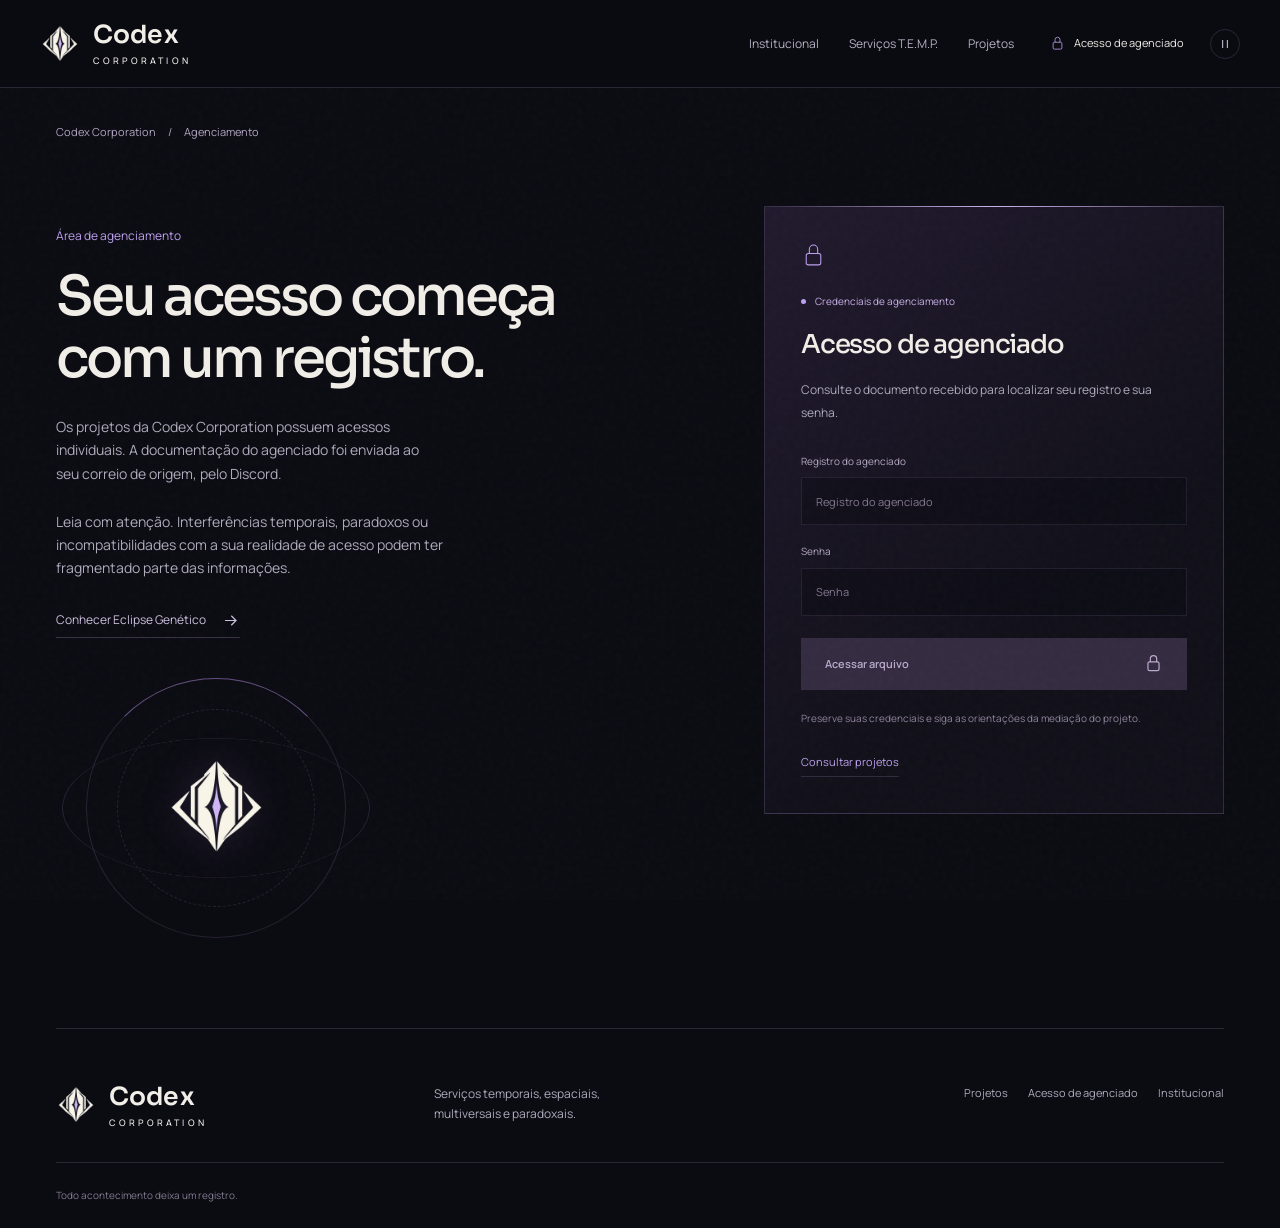
==== agenciados.html @ 644f148f "Publish approved Codex Corporation portal" ====
<!doctype html>
<html lang="pt-BR">
<head><meta charset="utf-8"><meta name="viewport" content="width=device-width, initial-scale=1, viewport-fit=cover"><meta name="theme-color" content="#0b0b12"><meta name="description" content="Orientações para o agenciamento nos projetos da Codex Corporation."><title>Acesso de agenciado — Codex Corporation</title><link rel="icon" type="image/png" href="assets/codex-icon.png"><link rel="preload" href="assets/sora.woff2" as="font" type="font/woff2" crossorigin><link rel="stylesheet" href="styles-v2.css"><link rel="stylesheet" href="mobile-v2.css?v=2"><script src="app-v2.js?v=4" defer></script></head>
<body>
  <a class="skip-link" href="#conteudo">Pular para o conteúdo</a>
  <header class="site-header"><div class="header-inner"><a class="brand" href="index.html" aria-label="Codex Corporation, início"><img src="assets/codex-mark-192.webp" alt="" width="48" height="48"><span>Codex<span class="brand-sub">Corporation</span></span></a><nav class="desktop-nav" aria-label="Navegação principal"><a href="index.html#institucional">Institucional</a><a href="index.html#atuacao">Serviços T.E.M.P.</a><a href="projetos.html">Projetos</a></nav><a aria-label="Acesso de agenciado" class="access-link" href="agenciados.html" aria-current="page"><svg viewBox="0 0 24 24" aria-hidden="true"><rect x="5" y="10" width="14" height="11" rx="2"/><path d="M8 10V6a4 4 0 0 1 8 0v4"/></svg><span class="access-full">Acesso de agenciado</span><span class="access-short" aria-hidden="true">Agenciado</span></a><button class="motion-toggle" type="button" aria-label="Pausar animações" aria-pressed="false" title="Pausar animações"><svg viewBox="0 0 20 20" aria-hidden="true"><path class="pause-glyph" d="M7 5v10M13 5v10"/><path class="play-glyph" d="m7 5 8 5-8 5Z"/></svg></button><button class="menu-toggle" type="button" aria-label="Abrir menu" aria-expanded="false" aria-controls="mobile-nav"><span></span><span></span></button></div><nav id="mobile-nav" class="mobile-nav" aria-label="Navegação móvel" hidden><a href="index.html#institucional">Institucional</a><a href="index.html#atuacao">Serviços T.E.M.P.</a><a href="projetos.html">Projetos</a><a href="agenciados.html" aria-current="page">Acesso de agenciado</a><button class="menu-motion" type="button" aria-label="Pausar animações" aria-pressed="false" title="Pausar animações"><svg viewBox="0 0 20 20" aria-hidden="true"><path class="pause-glyph" d="M7 5v10M13 5v10"/><path class="play-glyph" d="m7 5 8 5-8 5Z"/></svg><span class="motion-label">Pausar animações</span></button></nav></header>
  <main id="conteudo" class="agency-main shell">
    <nav class="breadcrumb" aria-label="Caminho da página"><a href="index.html">Codex Corporation</a><span aria-hidden="true">/</span><span aria-current="page">Agenciamento</span></nav><a class="mobile-jump" href="#acesso">Ir para registro e senha ↓</a>
    <div class="agency-layout"><div class="agency-intro"><p class="section-kicker">Área de agenciamento</p><h1>Seu acesso começa<br>com um registro.</h1><p>Os projetos da Codex Corporation possuem acessos individuais. A documentação do agenciado foi enviada ao seu correio de origem, pelo Discord.</p><p>Leia com atenção. Interferências temporais, paradoxos ou incompatibilidades com a sua realidade de acesso podem ter fragmentado parte das informações.</p><a class="text-link" href="eclipse-genetico.html">Conhecer Eclipse Genético<svg viewBox="0 0 24 24" aria-hidden="true"><path d="M5 12h14M13 6l6 6-6 6"/></svg></a><div class="agency-emblem" aria-hidden="true"><div class="agency-orbit"></div><img src="assets/codex-mark-512.webp" alt="" width="1254" height="1254"></div></div>
      <section id="acesso" class="access-panel" aria-labelledby="access-title"><svg class="access-lock" viewBox="0 0 24 24" aria-hidden="true"><rect x="5" y="10" width="14" height="11" rx="2"/><path d="M8 10V6a4 4 0 0 1 8 0v4"/></svg><p class="access-status"><span aria-hidden="true"></span>Credenciais de agenciamento</p><h2 id="access-title">Acesso de agenciado</h2><p id="access-notice">Consulte o documento recebido para localizar seu registro e sua senha.</p><div class="access-fields" aria-describedby="access-notice"><label for="agent-id">Registro do agenciado</label><input id="agent-id" autocomplete="username" autocapitalize="none" spellcheck="false" type="text" placeholder="Registro do agenciado" disabled><label for="agent-password">Senha</label><input id="agent-password" autocomplete="current-password" type="password" placeholder="Senha" disabled><button class="button access-pending" type="button" disabled>Acessar arquivo<svg viewBox="0 0 24 24" aria-hidden="true"><rect x="5" y="10" width="14" height="11" rx="2"/><path d="M8 10V6a4 4 0 0 1 8 0v4"/></svg></button></div><p class="access-footnote">Preserve suas credenciais e siga as orientações da mediação do projeto.</p><a href="projetos.html" class="back-link">Consultar projetos</a></section></div>
  </main>
  <footer class="site-footer shell"><a class="brand" href="index.html"><img src="assets/codex-mark-192.webp" alt="" width="44" height="44"><span>Codex<span class="brand-sub">Corporation</span></span></a><p>Serviços temporais, espaciais,<br>multiversais e paradoxais.</p><nav aria-label="Navegação do rodapé"><a href="projetos.html">Projetos</a><a href="agenciados.html">Acesso de agenciado</a><a href="index.html#institucional">Institucional</a></nav><span class="footer-signature">Todo acontecimento deixa um registro.</span></footer>
</body>
</html>
---- styles-v2.css ----
@font-face{font-family:Sora;src:url('assets/sora.woff2') format('woff2');font-style:normal;font-weight:100 800;font-display:swap}
@font-face{font-family:Manrope;src:url('assets/manrope.woff2') format('woff2');font-style:normal;font-weight:200 800;font-display:swap}
:root{--night:#0b0b12;--panel:#13121d;--ivory:#f1eee8;--muted:#afabbc;--violet:#bda0ef;--line:rgba(196,178,226,.17);--ease:cubic-bezier(.22,1,.36,1);color-scheme:dark;font-family:Manrope,Arial,sans-serif;color:var(--ivory);background:var(--night)}
*{box-sizing:border-box}html{scroll-behavior:smooth;scroll-padding-top:105px}body{margin:0;line-height:1.65;overflow-x:clip}body::after{content:'';position:fixed;inset:0;pointer-events:none;z-index:20;opacity:.026;background-image:url("data:image/svg+xml,%3Csvg viewBox='0 0 180 180' xmlns='http://www.w3.org/2000/svg'%3E%3Cfilter id='n'%3E%3CfeTurbulence type='fractalNoise' baseFrequency='.9' numOctaves='3' stitchTiles='stitch'/%3E%3C/filter%3E%3Cpath fill='%23fff' filter='url(%23n)' d='M0 0h180v180H0z'/%3E%3C/svg%3E")}
::selection{background:#796299;color:white}a{color:inherit;text-decoration:none}button,input{font:inherit}button,a{-webkit-tap-highlight-color:transparent}button{cursor:pointer}button:disabled{cursor:not-allowed}img{display:block;max-width:100%;height:auto}svg{display:block}h1,h2,h3,p,figure{margin:0}h1,h2,h3{font-family:Sora,Arial,sans-serif;font-weight:500;line-height:1.13;letter-spacing:-.055em}h2{font-size:clamp(29px,3.6vw,48px)}p{color:var(--muted)}a:focus-visible,button:focus-visible,summary:focus-visible{outline:2px solid var(--violet);outline-offset:7px}a,button,summary{touch-action:manipulation}[hidden]{display:none!important}.shell{width:min(1200px,calc(100% - 112px));margin-inline:auto}.section-pad{padding-block:112px}.skip-link{position:fixed;top:10px;left:16px;z-index:100;transform:translateY(-160%);padding:10px 20px;background:var(--ivory);color:var(--night)}.skip-link:focus{transform:none}
.site-header{height:88px;position:relative;z-index:30;border-bottom:1px solid var(--line);background:rgba(11,11,18,.94)}.header-inner{height:100%;width:min(1440px,calc(100% - 80px));margin:auto;display:flex;align-items:center;justify-content:space-between;gap:26px}.brand{display:inline-flex;align-items:center;gap:13px;flex-shrink:0;font-family:Sora,sans-serif;font-size:25px;font-weight:600;letter-spacing:.005em;line-height:1}.brand>img{width:40px;height:43px;object-fit:contain}.brand-sub{display:block;font-family:Manrope,sans-serif;font-size:9px;letter-spacing:.34em;text-transform:uppercase;margin-top:9px;font-weight:500}.desktop-nav{display:flex;gap:30px;align-items:center;font-size:12px;margin-left:auto}.desktop-nav a{color:#b7b1c4;position:relative;padding-block:13px}.desktop-nav a::after{content:'';position:absolute;height:1px;background:var(--violet);bottom:5px;left:0;right:100%;transition:right .3s var(--ease)}.desktop-nav a:hover::after,.desktop-nav [aria-current]::after{right:0}.desktop-nav a:hover,.desktop-nav [aria-current]{color:var(--ivory)}.access-link{font-size:11px;display:flex;align-items:center;gap:9px;margin-left:10px;white-space:nowrap}.access-link svg{width:15px;height:15px;fill:none;stroke:var(--violet);stroke-width:1.3}.access-link:hover{color:var(--violet)}.motion-toggle{display:grid;place-items:center;width:30px;height:30px;flex-shrink:0;border:1px solid var(--line);border-radius:50%;background:transparent;color:var(--muted)}.motion-toggle:hover{border-color:var(--violet);color:var(--ivory)}.motion-toggle svg{width:16px;height:16px;fill:none;stroke:currentColor;stroke-width:1.5}.play-glyph{display:none}.motion-paused .play-glyph{display:block}.motion-paused .pause-glyph{display:none}.menu-toggle{display:none;background:transparent;border:0;width:34px;height:38px;padding:7px 3px;flex-shrink:0}.menu-toggle span{display:block;height:1px;background:var(--ivory);margin:6px 0;transition:transform .25s}.menu-toggle[aria-expanded=true] span:first-child{transform:translateY(3.5px) rotate(45deg)}.menu-toggle[aria-expanded=true] span:last-child{transform:translateY(-3.5px) rotate(-45deg)}.mobile-nav{position:absolute;top:100%;left:0;right:0;background:#15131e;border-bottom:1px solid var(--line);padding:20px 30px 28px;box-shadow:0 25px 45px #0006;animation:menu-in .25s var(--ease)}.mobile-nav a{display:block;padding:12px 0;border-bottom:1px solid var(--line);font-size:14px}.mobile-nav a:last-child{color:var(--violet)}
.hero{min-height:770px;height:calc(100svh - 88px);max-height:1020px;position:relative;isolation:isolate;overflow:hidden;display:flex;justify-content:center;text-align:center;background:radial-gradient(ellipse at 50% 16%,#21172d88,transparent 58%)}.hero-copy{padding-top:300px;position:relative;z-index:2;pointer-events:none}.hero-copy a{pointer-events:auto}.hero-eyebrow{font-size:10px;letter-spacing:.26em;text-transform:uppercase;color:#c5b8d9;margin-bottom:20px}.hero h1{font-size:clamp(54px,6.5vw,90px);line-height:1.04;letter-spacing:-.065em;text-shadow:0 6px 50px #0b0b12}.hero-description{font-size:14px;line-height:1.8;margin:24px auto 30px;color:#b5aebf}.hero-actions{display:flex;justify-content:center;align-items:center;gap:32px}.hero-copy>*{animation:arrival 1.2s var(--ease) both}.hero-copy h1{animation-delay:.12s}.hero-description{animation-delay:.22s}.hero-actions{animation-delay:.32s}.temporal-scene{position:absolute;inset:0;z-index:0;--px:0px;--py:0px;transform:translate(var(--px),var(--py));transition:transform 1.5s var(--ease)}.portal-haze{position:absolute;top:-80px;left:50%;width:900px;height:670px;transform:translateX(-50%);background:radial-gradient(ellipse,#8461b82b,transparent 61%);animation:breathe 9s ease-in-out infinite}.portal-orbit{position:absolute;left:50%;top:173px;border:1px solid #b596d724;border-radius:50%;translate:-50% -50%;pointer-events:none;animation:orbit-spin 80s linear infinite}.portal-orbit::before{content:'';position:absolute;inset:-1px;border:1px solid transparent;border-top-color:#bfa0ed8a;border-radius:50%;mask-image:linear-gradient(90deg,transparent,#000)}.portal-orbit::after{content:'';position:absolute;top:13.8%;left:13.8%;width:4px;height:4px;border-radius:50%;background:#e5d4ff;box-shadow:0 0 16px 3px #b490ee88}.orbit-outer{width:700px;height:700px;opacity:.45;animation-duration:95s;border-style:dashed}.orbit-middle{width:490px;height:490px;transform:rotateX(64deg) rotateZ(-25deg);animation-name:orbit-tilt;animation-duration:65s}.orbit-inner{width:370px;height:370px;animation-direction:reverse;animation-duration:55s}.orbit-fine{width:260px;height:260px;border-style:dotted;opacity:.7;animation-duration:40s}.portal-sigil{position:absolute;top:173px;left:50%;width:173px;height:173px;translate:-50% -50%;filter:drop-shadow(0 0 30px #c6a0ef26);animation:sigil-arrive 1.6s var(--ease) both}.portal-sigil img{width:100%;height:100%;object-fit:contain}.temporal-lines{position:absolute;top:-83px;width:100%;height:540px;opacity:.46;pointer-events:none}.temporal-lines>g:first-of-type{stroke-width:.6}.timeline-flow{animation:time-flow 14s linear infinite}.scroll-cue{position:absolute;bottom:28px;left:50%;transform:translateX(-50%);display:flex;flex-direction:column;align-items:center;gap:10px;color:#a9a0b9;font-size:9px;letter-spacing:.11em}.scroll-cue>span{width:1px;height:30px;background:linear-gradient(transparent,#d8baf7);position:relative;overflow:hidden}.scroll-cue>span::after{content:'';width:1px;height:12px;background:white;position:absolute;animation:scroll-signal 2.8s ease-in-out infinite}
.button{display:inline-flex;justify-content:center;align-items:center;gap:24px;padding:15px 23px;min-height:52px;font-size:12px;font-weight:600;line-height:1.4;border:1px solid transparent;transition:background .25s,color .25s,border-color .25s,transform .3s var(--ease);position:relative;overflow:hidden}.button svg,.text-link svg{width:19px;height:19px;fill:none;stroke:currentColor;stroke-width:1.5;flex-shrink:0;transition:transform .3s var(--ease)}.button-light{color:#17121e;background:#ece7e0}.button-light:hover{background:#d7c3f4;transform:translateY(-2px)}.button:hover svg,.text-link:hover svg{transform:translateX(4px)}.button-outline{background:transparent;border-color:#73657e;color:var(--ivory)}.button-outline:hover{border-color:var(--violet);background:#bda0ef0b}.text-link{display:inline-flex;align-items:center;gap:15px;font-size:12px;line-height:1.5;color:#cec1df;border-bottom:1px solid #9a83b150;padding-block:7px;transition:color .2s,border-color .2s}.text-link:hover{color:white;border-color:var(--violet)}.section-kicker{color:var(--violet);font-size:12px;margin-bottom:20px}.section-heading{display:flex;justify-content:space-between;align-items:end;gap:40px;margin-bottom:45px}.section-heading>p{font-size:13px;line-height:1.8}.institution-section{background:#16131d;border-block:1px solid var(--line);padding-block:100px;position:relative}.institution-grid{display:grid;grid-template-columns:1.1fr 1fr;gap:80px}.institution-copy p{font-size:14px;margin-top:20px;max-width:48ch}.institution-copy .lead{font-size:21px;color:var(--ivory);line-height:1.6;margin-top:0}.dark-link{margin-top:25px}.services-section{padding-bottom:120px}.services-list details{border-top:1px solid var(--line);transition:background .3s}.services-list details:last-child{border-bottom:1px solid var(--line)}.services-list details[open]{background:linear-gradient(100deg,#b896dd09,transparent)}.services-list summary{list-style:none;cursor:pointer;display:grid;grid-template-columns:80px 1fr 1.3fr 22px;align-items:center;gap:24px;padding:26px 18px}.services-list summary::-webkit-details-marker{display:none}.service-letter{font-family:Sora,sans-serif;font-size:35px;line-height:1;color:#baa0d5;font-weight:300}.service-name{font-family:Sora,sans-serif;font-size:24px;letter-spacing:-.04em}.service-summary{font-size:12px;color:var(--muted)}.expand-icon{width:16px;height:16px;position:relative;justify-self:end}.expand-icon::before,.expand-icon::after{content:'';position:absolute;inset:7px 0 auto;height:1px;background:var(--violet);transition:transform .3s}.expand-icon::after{transform:rotate(90deg)}details[open] .expand-icon::after{transform:rotate(0)}.service-content{padding:0 50px 28px 122px;max-width:800px;animation:arrival .4s var(--ease)}.service-content p{font-size:14px;line-height:1.8}.service-content>span{display:block;font-size:10px;color:var(--violet);margin-top:16px}.project-feature{min-height:530px;position:relative;overflow:hidden;display:flex;align-items:center;padding:58px;margin-bottom:110px}.project-image{position:absolute;inset:0}.project-image::after{content:'';position:absolute;inset:0;background:linear-gradient(90deg,#0e0b19ed,transparent 95%)}.project-image img{width:100%;height:100%;object-fit:cover;transition:transform 1.2s var(--ease)}.project-feature:hover .project-image img{transform:scale(1.04)}.project-feature-copy{position:relative;width:410px}.project-feature h2{font-size:clamp(45px,5vw,68px)}.project-feature-copy>p:not(.section-kicker){font-size:14px;max-width:34ch;margin:22px 0 28px;color:#c9c1d2}.project-meta{font-size:11px;color:#d1b9ed;letter-spacing:.08em;margin-bottom:19px;display:flex;align-items:center;gap:11px}.project-feature .project-meta{font-size:10px;gap:22px}.agency-band,.campaign-access{padding-block:75px 100px;display:grid;grid-template-columns:1.1fr 1fr;gap:80px;border-top:1px solid var(--line)}.agency-band>div:last-child{align-self:center;max-width:43ch}.agency-band>div>p:not(.section-kicker),.campaign-access p:not(.section-kicker){font-size:14px;margin-bottom:24px}.campaign-access .button{align-self:center;justify-self:end}.site-footer{border-top:1px solid var(--line);padding-block:55px 25px;display:grid;grid-template-columns:1fr 1fr 1.2fr;gap:35px}.site-footer>p{font-size:12px}.site-footer nav{display:flex;flex-wrap:wrap;align-content:start;justify-content:end;gap:20px;font-size:11px;color:var(--muted)}.site-footer nav a:hover{color:var(--ivory)}.footer-signature{border-top:1px solid var(--line);padding-top:24px;grid-column:1/-1;font-size:10px;color:#827b90}
.catalog-main{padding-top:65px}.catalog-heading{display:flex;justify-content:space-between;align-items:end;gap:50px;padding-bottom:44px;animation:arrival .9s var(--ease)}.catalog-heading h1{font-size:clamp(48px,6.5vw,84px)}.catalog-heading .section-kicker{margin-bottom:12px}.catalog-heading>p{font-size:13px;padding-bottom:7px}.archive-feature{position:relative;min-height:610px;overflow:hidden;background:#151021;isolation:isolate;animation:arrival 1.2s .12s var(--ease) both}.archive-art{position:absolute;inset:0;overflow:hidden}.archive-art img{height:100%;width:100%;object-fit:cover;object-position:50% 48%;animation:landscape-drift 28s ease-in-out infinite alternate}.archive-art::after{content:'';position:absolute;inset:0;background:linear-gradient(90deg,#0b0712d9,transparent 76%),linear-gradient(0deg,#100c1cdb,transparent 65%)}.aurora-light{position:absolute;inset:0;background:linear-gradient(115deg,transparent 25%,#c7a5ff13 40%,#89adff10 50%,transparent 65%);background-size:250% 100%;animation:aurora-drift 16s ease-in-out infinite;pointer-events:none;mix-blend-mode:screen}.archive-caption{position:relative;min-height:610px;padding:60px;display:flex;align-items:end;justify-content:space-between;gap:40px}.archive-content h2{font-size:clamp(60px,7vw,96px);line-height:1;letter-spacing:-.07em}.archive-content>p:not(.project-meta){color:#cbc5d8;font-size:14px;line-height:1.8;margin:23px 0 28px}.signal-dot{width:5px;height:5px;display:inline-block;background:#caaff0;border-radius:50%;box-shadow:0 0 13px #bd87ed;flex-shrink:0}.archive-note{text-align:right;color:#d7cbdf;font-size:10px;line-height:1.7}.project-stroke{display:block;width:36px;height:1px;background:#c0a8dd;margin:18px 0 0 auto}.catalog-note{display:flex;align-items:center;gap:20px;margin-block:30px 85px;padding-block:26px;border-block:1px solid var(--line)}.catalog-note>svg{width:18px;height:18px;stroke:var(--violet);fill:none;stroke-width:1;flex-shrink:0}.catalog-note p{font-size:12px;max-width:60ch}.catalog-note .text-link{margin-left:auto;flex-shrink:0}
.campaign-hero{height:calc(100svh - 88px);min-height:660px;max-height:980px;position:relative;overflow:hidden;background:#161126}.campaign-cover{width:100%;height:100%;position:absolute;object-fit:cover;object-position:center;animation:landscape-drift 30s ease-in-out infinite alternate}.campaign-hero::after{content:'';position:absolute;inset:0;background:linear-gradient(90deg,#0b0917c7,transparent 90%),linear-gradient(0deg,#0b0b12,transparent 65%);pointer-events:none}.campaign-overlay{position:relative;z-index:2;height:100%;display:flex;flex-direction:column;justify-content:end;padding-block:45px 80px}.breadcrumb{display:flex;align-items:center;gap:12px;font-size:11px;color:#b3a6c2;flex-wrap:wrap}.breadcrumb a:hover{color:white}.campaign-overlay>p{color:#dbc6f3;font-size:11px;margin-bottom:24px}.campaign-overlay h1{font-size:clamp(68px,9vw,130px);line-height:1;letter-spacing:-.065em;text-shadow:0 5px 50px #0006;animation:arrival 1.1s var(--ease)}.campaign-tags{display:flex;gap:25px;margin-top:28px;font-size:11px;color:#d0c9dc}.campaign-tags>span+span::before{content:'·';display:inline-block;margin-right:25px;color:#b7a0d0}.synopsis-layout{display:grid;grid-template-columns:250px 1fr;gap:100px;align-items:start}.project-aside{position:sticky;top:35px}.project-aside>img{width:160px;height:160px;object-fit:cover;margin-bottom:35px}.project-aside dl{margin:0 0 25px}.project-aside dl>div{padding-block:14px;border-bottom:1px solid var(--line)}dt{font-size:10px;color:#90869f}dd{margin:4px 0 0;font-size:13px}.project-aside .button{font-size:10px;padding:12px}.synopsis-copy{max-width:70ch}.synopsis-copy h2{font-size:clamp(30px,3.2vw,43px);line-height:1.2;margin-bottom:38px}.synopsis-copy #synopsis-text p{font-size:15px;line-height:1.95;margin-bottom:23px;color:#bdb6c8}.synopsis-copy #synopsis-text p:first-child{font-size:20px;color:var(--ivory);line-height:1.75}.synopsis-copy #synopsis-text p:last-child{color:var(--ivory);font-family:Sora,sans-serif;font-size:22px;margin-top:30px}.synopsis-actions{display:flex;gap:24px;align-items:center;flex-wrap:wrap;border-top:1px solid var(--line);padding-top:28px;margin-top:38px}.copy-status{font-size:12px;color:var(--violet);flex-basis:100%}
.agency-main{padding-block:35px 90px}.agency-layout{display:grid;grid-template-columns:1fr 460px;gap:100px;padding-top:65px;align-items:start}.agency-intro{padding-top:20px}.agency-intro h1{font-size:clamp(38px,4.3vw,60px)}.agency-intro>p:not(.section-kicker){font-size:14px;max-width:43ch;margin-block:25px}.agency-emblem{width:260px;height:260px;margin:40px 0 0 30px;display:grid;place-items:center;position:relative}.agency-emblem img{width:105px;height:105px;object-fit:contain;filter:drop-shadow(0 0 20px #bd8fe92b)}.agency-orbit{position:absolute;inset:0;border:1px solid #b69bd829;border-radius:50%;border-top-color:#ae8adf8a;animation:orbit-spin 60s linear infinite}.agency-orbit::before,.agency-orbit::after{content:'';position:absolute;inset:30px;border:1px dashed #b69bd829;border-radius:50%}.agency-orbit::after{inset:-25px;transform:rotateX(63deg);border-style:solid}.access-panel{background:linear-gradient(140deg,#211a2e,#111019 65%);border:1px solid #a98fca36;padding:36px;position:relative;animation:arrival 1s var(--ease)}.access-panel::before{content:'';position:absolute;height:1px;top:-1px;left:0;right:0;background:linear-gradient(90deg,transparent,#ccb2ed,transparent)}.access-lock{width:25px;height:25px;fill:none;stroke:var(--violet);stroke-width:1;margin-bottom:25px}.access-panel h2{font-size:26px;letter-spacing:-.045em;margin-block:20px}.access-status{display:flex;gap:9px;align-items:center;font-size:10px;color:#c9b1e7}.access-status>span{width:5px;height:5px;border-radius:50%;background:var(--violet)}.access-panel #access-notice{font-size:12px;line-height:1.9;margin-top:20px}.access-fields{display:flex;flex-direction:column;margin-top:28px}.access-fields label{font-size:10px;color:#b5a9c4;margin-bottom:8px}.access-fields input{border:1px solid #b49aca20;background:#09080f66;width:100%;height:48px;padding:12px 14px;color:var(--muted);font-size:11px;margin-bottom:18px;border-radius:0;opacity:1}.access-fields input::placeholder{color:#82788f;opacity:1}.access-pending{width:100%;background:#342b41;color:#baabcc;margin-top:4px;justify-content:space-between;font-size:11px}.access-footnote{font-size:10px;line-height:1.8;margin:19px 0 20px;color:#8f849f}.back-link{display:inline-block;font-size:11px;color:var(--violet);border-bottom:1px solid var(--line);padding-block:5px}
@keyframes arrival{from{opacity:0;transform:translateY(16px)}to{opacity:1;transform:translateY(0)}}@keyframes sigil-arrive{from{opacity:0;scale:.88;filter:blur(10px)}to{opacity:1;scale:1;filter:drop-shadow(0 0 30px #c6a0ef26)}}@keyframes orbit-spin{to{rotate:360deg}}@keyframes orbit-tilt{from{transform:rotateX(64deg) rotateZ(-25deg)}to{transform:rotateX(64deg) rotateZ(335deg)}}@keyframes time-flow{to{stroke-dashoffset:-1444}}@keyframes breathe{50%{opacity:.4;scale:1.13}}@keyframes scroll-signal{from{top:-12px}to{top:40px}}@keyframes landscape-drift{from{transform:scale(1.01) translateX(0)}to{transform:scale(1.075) translateX(-.6%)}}@keyframes aurora-drift{0%,100%{background-position:100% 0;opacity:.25}50%{background-position:0 0;opacity:.85}}@keyframes menu-in{from{opacity:0;transform:translateY(-10px)}to{opacity:1;transform:none}}
.motion-paused *,.motion-paused *::before,.motion-paused *::after{animation-play-state:paused!important}.motion-paused .temporal-scene{transform:none!important}.motion-paused .hero-copy>*,.motion-paused .portal-sigil,.motion-paused .catalog-heading,.motion-paused .archive-feature,.motion-paused .campaign-overlay h1,.motion-paused .access-panel{animation:none!important;opacity:1;transform:none}.motion-paused{scroll-behavior:auto}
@view-transition{navigation:auto}::view-transition-old(root){animation:page-out .18s ease both}::view-transition-new(root){animation:page-in .35s var(--ease) both}@keyframes page-out{to{opacity:0;filter:blur(3px)}}@keyframes page-in{from{opacity:0;filter:blur(3px)}to{opacity:1;filter:none}}
@media(min-width:1500px){.hero-copy{padding-top:340px}.portal-orbit,.portal-sigil{top:200px}.hero{min-height:850px}.hero h1{font-size:98px}}
@media(max-width:1100px){.shell{width:calc(100% - 72px)}.desktop-nav{gap:20px}.header-inner{width:calc(100% - 48px);gap:20px}.desktop-nav a{font-size:11px}.access-link{font-size:10px}.institution-grid,.agency-band,.campaign-access{gap:50px}.synopsis-layout{gap:65px;grid-template-columns:200px 1fr}.agency-layout{grid-template-columns:1fr 410px;gap:45px}.site-footer nav{gap:16px}.archive-caption{padding:45px}.archive-feature,.archive-caption{min-height:570px}}
@media(max-width:900px) and (min-width:801px){.access-link{font-size:0;gap:0;margin-left:0}.desktop-nav{gap:18px}}
@media(max-width:800px){.shell{width:calc(100% - 48px)}.site-header{height:76px}.header-inner{width:calc(100% - 40px);gap:18px}.brand{font-size:22px;gap:10px}.brand>img{width:33px;height:36px}.brand-sub{font-size:8px;letter-spacing:.3em;margin-top:7px}.desktop-nav{display:none}.menu-toggle{display:block}.access-link{margin-left:auto;font-size:10px}.motion-toggle{width:28px;height:28px}.hero{height:calc(100svh - 76px);min-height:750px;max-height:850px}.hero-copy{padding-top:290px}.hero h1{font-size:66px}.portal-orbit,.portal-sigil{top:170px}.section-pad{padding-block:80px}.institution-section{padding-block:75px}.institution-grid,.agency-band,.campaign-access{grid-template-columns:1fr;gap:35px}.institution-copy{max-width:55ch}.institution-copy p{max-width:none}.section-heading{gap:30px}.services-list summary{grid-template-columns:45px 1fr 1fr 15px;gap:15px;padding:23px 8px}.service-letter{font-size:27px}.service-name{font-size:20px}.service-summary{font-size:11px}.service-content{padding-left:68px;padding-right:35px}.project-feature{padding:42px;min-height:490px;margin-bottom:75px}.agency-band,.campaign-access{padding-block:55px 70px}.campaign-access .button{justify-self:start}.site-footer{grid-template-columns:1fr 1fr}.site-footer nav{grid-column:1/-1;justify-content:start;gap:30px}.catalog-main{padding-top:45px}.catalog-heading{align-items:start;gap:24px;padding-bottom:30px}.catalog-heading h1{font-size:58px}.catalog-heading>p{font-size:12px;padding-top:39px}.archive-feature,.archive-caption{min-height:590px}.archive-caption{padding:35px}.archive-content h2{font-size:70px}.archive-art img{object-position:57% center}.archive-note{font-size:9px}.catalog-note{flex-wrap:wrap;gap:15px;margin-bottom:60px}.catalog-note p{flex:1;font-size:11px}.catalog-note .text-link{margin-left:33px}.campaign-hero{height:calc(100svh - 76px);min-height:660px}.campaign-overlay h1{font-size:100px}.synopsis-layout{grid-template-columns:150px 1fr;gap:35px}.project-aside>img{width:125px;height:125px}.synopsis-copy h2{font-size:28px}.synopsis-copy #synopsis-text p{font-size:14px}.synopsis-copy #synopsis-text p:first-child{font-size:17px}.project-aside .button{font-size:9px;gap:8px}.agency-layout{grid-template-columns:1fr;gap:30px;padding-top:40px}.agency-intro h1{font-size:48px}.agency-intro>p:not(.section-kicker){max-width:55ch}.agency-emblem{display:none}.access-panel{max-width:550px;width:100%;justify-self:center;margin-top:15px}.agency-main{padding-bottom:60px}}
@media(max-width:500px){.shell{width:calc(100% - 40px)}.header-inner{width:calc(100% - 32px);gap:13px}.access-link{font-size:0;gap:0}.access-link svg{width:16px;height:16px}.brand{font-size:20px}.brand>img{width:29px;height:32px}.brand-sub{font-size:7px}.hero{min-height:700px;max-height:800px}.hero-copy{padding-top:264px}.hero h1{font-size:clamp(45px,12vw,60px)}.hero-eyebrow{font-size:9px;margin-bottom:18px}.hero-description{font-size:12px;margin-block:22px 26px;max-width:36ch}.hero-description br{display:none}.hero-actions{gap:18px;flex-direction:column}.button{min-height:48px;font-size:11px;padding:13px 20px;gap:25px}.hero-actions .text-link{font-size:10px}.portal-orbit,.portal-sigil{top:150px}.portal-sigil{width:135px;height:135px}.orbit-outer{width:510px;height:510px}.orbit-middle{width:390px;height:390px}.orbit-inner{width:300px;height:300px}.orbit-fine{width:205px;height:205px}.temporal-lines{top:-50px;height:430px;width:200%;left:-50%}.portal-haze{width:650px;height:500px}.scroll-cue{bottom:23px;font-size:8px;gap:7px}.section-pad{padding-block:65px}.section-kicker{font-size:11px;margin-bottom:15px}h2{font-size:30px}.institution-section{padding-block:60px}.institution-grid{gap:30px}.institution-copy .lead{font-size:18px}.institution-copy p{font-size:13px}.section-heading{display:block;margin-bottom:30px}.section-heading>p{font-size:12px;margin-top:20px}.services-list summary{grid-template-columns:32px 1fr 16px;padding:22px 3px;gap:12px}.service-summary{display:none}.service-name{font-size:21px}.service-letter{font-size:25px}.service-content{padding:0 25px 25px 47px}.service-content p{font-size:12px}.project-feature{min-height:490px;padding:30px 25px;align-items:end}.project-image img{object-position:60% center}.project-image::after{background:linear-gradient(0deg,#0e0b19eb,transparent 100%)}.project-feature h2{font-size:50px}.project-feature-copy>p:not(.section-kicker){font-size:12px}.project-meta{font-size:9px}.agency-band,.campaign-access{gap:25px}.agency-band>div>p:not(.section-kicker){font-size:13px}.site-footer{grid-template-columns:1fr;padding-top:40px;gap:25px}.site-footer>p{font-size:11px}.site-footer nav{gap:20px;flex-wrap:wrap;font-size:10px}.footer-signature{font-size:9px}.catalog-heading{display:block}.catalog-heading h1{font-size:53px}.catalog-heading>p{font-size:12px;padding-top:18px}.catalog-main{padding-top:34px}.catalog-heading .section-kicker{font-size:10px}.archive-feature,.archive-caption{min-height:570px}.archive-caption{padding:28px 24px}.archive-content h2{font-size:61px}.archive-art img{object-position:58% center}.archive-art::after{background:linear-gradient(0deg,#0b0712ee,transparent 100%)}.archive-content>p:not(.project-meta){font-size:12px}.archive-note{display:none}.catalog-note .text-link{font-size:11px;margin-left:0}.catalog-note>svg{display:none}.catalog-note p{flex-basis:100%}.campaign-hero{min-height:630px}.campaign-overlay h1{font-size:76px}.campaign-cover{object-position:60% center}.campaign-overlay{padding-top:23px}.campaign-tags{gap:13px;font-size:10px}.campaign-tags>span+span::before{margin-right:13px}.campaign-overlay>p{font-size:9px}.synopsis-layout{display:flex;flex-direction:column;gap:45px}.project-aside{position:static;display:grid;grid-template-columns:90px 1fr;gap:22px;width:100%;border-bottom:1px solid var(--line);padding-bottom:28px}.project-aside>img{width:90px;height:90px;margin:0}.project-aside dl{margin:0;display:grid;grid-template-columns:1fr 1fr;gap:15px}.project-aside dl>div{padding:0;border:0}.project-aside dl>div:first-child{grid-column:1/-1}.project-aside .button{grid-column:1/-1;justify-self:start;font-size:10px;gap:20px}.project-aside dd{font-size:11px}.project-aside dt{font-size:9px}.synopsis-copy h2{font-size:29px}.synopsis-actions{gap:20px}.synopsis-actions .text-link{font-size:11px}.agency-main{padding-top:25px}.agency-layout{padding-top:25px}.agency-intro h1{font-size:38px}.agency-intro>p:not(.section-kicker){font-size:12px}.access-panel{padding:28px 22px}.access-panel h2{font-size:25px}.access-fields input{font-size:10px}}
@media(prefers-reduced-motion:reduce){html{scroll-behavior:auto}*,*::before,*::after{animation:none!important;transition:none!important}.temporal-scene{transform:none!important}::view-transition-old(root),::view-transition-new(root){animation:none!important}}
---- mobile-v2.css ----
/* Dedicated reading-first layout. Desktop remains in styles-v2.css. */
.access-short,.menu-motion,.campaign-intro,.campaign-links,.phone-copy,.mobile-jump{display:none}
.campaign-visual{position:absolute;inset:0;overflow:hidden}
main,section,article,.hero-copy,.archive-content,.agency-intro,.synopsis-copy{min-width:0}
.document-hidden *,.document-hidden *::before,.document-hidden *::after,.scene-offscreen .temporal-scene *{animation-play-state:paused!important}

@media(max-width:960px){
  html{scroll-padding-top:84px;-webkit-text-size-adjust:100%;text-size-adjust:100%}
  body{overflow-wrap:break-word}
  body::after{display:none}
  .shell{width:min(680px,calc(100% - 40px))}
  .site-header{position:sticky;top:0;height:calc(64px + env(safe-area-inset-top));padding-top:env(safe-area-inset-top);background:var(--night);border-bottom:1px solid var(--line)}
  .header-inner{width:calc(100% - 32px);gap:10px}
  .header-inner>.brand{margin-right:auto;gap:8px;font-size:20px}
  .header-inner>.brand>img{width:29px;height:32px}
  .header-inner .brand-sub{font-size:7px;letter-spacing:.27em;margin-top:7px}
  .desktop-nav,.header-inner>.motion-toggle,.access-full,.access-link>svg{display:none}
  .access-short{display:inline}
  .access-link{display:inline-flex;justify-content:center;align-items:center;flex-shrink:0;width:auto;height:40px;min-height:44px;min-width:0;margin:0;padding:0 12px;border:1px solid #8b70a452;border-radius:4px;font-size:13px;line-height:1;gap:0;color:#e2d7f0}
  .menu-toggle{display:block;flex-shrink:0;width:44px;min-width:44px;height:44px;padding:10px;margin:0}
  .menu-toggle span{margin:6px 0}
  .mobile-nav{max-height:calc(100dvh - 64px - env(safe-area-inset-top));overflow:auto;overscroll-behavior:contain;padding:12px 22px max(18px,env(safe-area-inset-bottom));background:#14111c;box-shadow:0 18px 30px #0006}
  .mobile-nav a{font-size:16px;line-height:1.5;min-height:54px;padding:15px 2px}
  .menu-motion{width:100%;display:flex;align-items:center;gap:14px;padding:14px 2px;min-height:52px;background:transparent;border:0;color:var(--muted);text-align:left;font-size:14px;line-height:1.5}
  .menu-motion svg{width:18px;height:18px;stroke:currentColor;stroke-width:1.5;fill:none;flex-shrink:0}
  .text-link,.back-link{min-height:44px;align-items:center;font-size:14px}
  .back-link{display:inline-flex}
  .button{min-height:48px;font-size:14px;padding:13px 18px;line-height:1.5}
  .institution-grid,.agency-band,.campaign-access{grid-template-columns:1fr;gap:24px}
  .institution-copy p,.agency-band>div>p:not(.section-kicker),.campaign-access p:not(.section-kicker){font-size:16px;line-height:1.8}
  .section-kicker{font-size:12px;line-height:1.6;margin-bottom:12px}
  .section-pad{padding-block:44px}
  .section-heading{gap:24px;margin-bottom:28px}
  .section-heading>p{font-size:14px;line-height:1.7}
  .campaign-hero{height:auto;min-height:0;max-height:none;display:flex;flex-direction:column;background:var(--night);overflow:hidden}
  .campaign-hero::after{display:none}
  .campaign-visual{position:relative;inset:auto;aspect-ratio:2.2;flex-shrink:0}
  .campaign-visual::after{content:'';position:absolute;inset:50% 0 0;background:linear-gradient(transparent,var(--night));pointer-events:none}
  .campaign-cover{inset:0;width:100%;height:100%;object-fit:cover;object-position:center;animation-duration:45s}
  .campaign-overlay{height:auto;padding:0 0 28px;margin-top:-8px;display:block}
  .campaign-overlay>p:not(.campaign-intro){font-size:12px;line-height:1.6;color:#bba8d0;margin:0 0 10px}
  .campaign-overlay h1{font-size:46px;line-height:1.04;letter-spacing:-.05em;margin:0;animation:none}
  .campaign-tags{font-size:12px;line-height:1.7;gap:12px;flex-wrap:wrap;margin-top:16px;color:#b9afc7}
  .campaign-tags>span+span::before{margin-right:12px}
  .campaign-overlay>.campaign-intro{display:block;font-size:16px;line-height:1.75;color:#c6bdcf;margin:18px 0 0}
  .campaign-links{display:grid;grid-template-columns:1fr 1fr;gap:10px;margin-top:22px}
  .campaign-links .button{width:100%;justify-content:center;gap:0;font-size:14px;min-height:46px}
  .synopsis-layout{display:block;padding-block:30px 40px;border-top:1px solid var(--line)}
  .project-aside{display:none}
  .synopsis-copy{display:flex;flex-direction:column;width:100%;max-width:70ch;margin:auto}
  .synopsis-copy>.section-kicker,.synopsis-copy .desktop-copy{display:none}
  .phone-copy{display:inline}
  .synopsis-copy h2{font-size:27px;letter-spacing:-.035em;line-height:1.2;margin-bottom:18px;order:0}
  .synopsis-actions{display:flex;flex-wrap:wrap;align-items:stretch;gap:10px;margin:0 0 28px;padding:0;border:0;order:1}
  .synopsis-actions>.button,.synopsis-actions>.text-link{flex:1;min-height:44px;justify-content:center;padding:10px 12px;font-size:13px;line-height:1.5;gap:8px;border:1px solid #675675;background:#17121f;color:#e1d6ed;border-radius:4px}
  .synopsis-actions .button svg{width:16px;height:16px}
  .synopsis-actions .copy-status{flex-basis:100%;font-size:13px;line-height:1.6;color:var(--violet)}
  .copy-status:empty{display:none}
  #synopsis-text{order:2}
  .synopsis-copy #synopsis-text p{font-size:16px;line-height:1.85;color:#c5bfce;margin-bottom:24px}
  .synopsis-copy #synopsis-text p:first-child{font-size:18px;line-height:1.75;color:var(--ivory)}
  .synopsis-copy #synopsis-text p:last-child{font-size:20px;margin-top:28px}
  .agency-main{padding-block:20px 40px}
  .breadcrumb{font-size:12px;gap:8px;line-height:1.7}
  .breadcrumb a{display:inline-flex;align-items:center;min-height:36px}
  .agency-layout{display:flex;flex-direction:column;padding-top:24px;gap:0}
  .agency-intro{display:contents}
  .agency-intro>.section-kicker{order:0;margin:0 0 10px}
  .agency-intro>h1{order:1;font-size:clamp(32px,5vw,46px);line-height:1.13;letter-spacing:-.05em;margin:0 0 24px}
  .agency-intro>p:not(.section-kicker){order:3;font-size:15px;line-height:1.85;margin:0 0 20px;max-width:none}
  .agency-intro>.text-link{order:4;align-self:start;font-size:14px}
  .agency-emblem{display:none}
  .access-panel{order:2;width:100%;max-width:620px;margin:0 auto 28px;padding:26px;scroll-margin-top:0;border-radius:8px}
  .access-lock{width:22px;height:22px;margin-bottom:18px}
  .access-status{font-size:12px;line-height:1.6}
  .access-panel h2{font-size:26px;line-height:1.2;letter-spacing:-.04em;margin-block:16px}
  .access-panel #access-notice{font-size:15px;line-height:1.75;margin-top:16px}
  .access-fields{margin-top:24px}
  .access-fields label{font-size:13px;margin-bottom:8px}
  .access-fields input{font-size:16px;height:52px;min-height:52px;padding:13px;margin-bottom:18px;border-radius:4px}
  .access-fields input::placeholder{color:#b2a6c2}
  .access-pending{font-size:14px;min-height:50px;gap:10px;border-radius:4px}
  .access-footnote{font-size:12px;line-height:1.8;color:#aea1bf;margin-block:18px}
  .back-link{font-size:13px}
  .campaign-access,.agency-band{padding-block:38px 44px}
  .campaign-access .button{justify-self:start}
  .site-footer{padding-block:30px max(22px,env(safe-area-inset-bottom));gap:22px}
  .site-footer>p{font-size:13px;line-height:1.7}
  .site-footer nav{font-size:13px;gap:18px}
  .site-footer nav a{min-height:44px;display:inline-flex;align-items:center}
  .footer-signature{font-size:11px;line-height:1.7}
}

@media(max-width:640px){
  .shell{width:calc(100% - 40px)}
  .header-inner{width:calc(100% - 28px);gap:8px}
  .header-inner>.brand{font-size:19px}
  .header-inner>.brand>img{width:27px;height:30px}
  .access-link{font-size:12px;padding-inline:10px}
  .hero{height:auto;min-height:0;max-height:none}
  .hero-copy{padding-top:170px;padding-bottom:30px}
  .hero-eyebrow{font-size:11px;letter-spacing:.18em;margin-bottom:14px}
  .hero h1{font-size:clamp(36px,10.5vw,54px);line-height:1.08;letter-spacing:-.05em}
  .hero-description{font-size:15px;line-height:1.7;margin:18px auto 22px;max-width:34ch;color:#c6bdcf}
  .hero-description br{display:none}
  .hero-actions{flex-direction:column;align-items:stretch;gap:8px;max-width:360px;margin:auto}
  .hero-actions .button{min-height:48px;font-size:14px;padding:12px 18px}
  .hero-actions .text-link{justify-content:center;font-size:13px;min-height:44px}
  .hero .scroll-cue{display:none}
  .portal-sigil,.portal-orbit{top:87px}
  .portal-sigil{width:104px;height:104px}
  .orbit-fine,.orbit-outer{display:none}
  .orbit-inner{width:214px;height:214px}
  .orbit-middle{width:300px;height:300px}
  .portal-haze{top:-100px;width:540px;height:380px}
  .temporal-lines{width:150%;left:-25%;top:-84px;height:330px;opacity:.3}
  h2{font-size:clamp(27px,7.6vw,36px);line-height:1.18}
  .institution-section{padding-block:40px}
  .institution-grid{gap:24px}
  .institution-copy .lead{font-size:18px;line-height:1.65}
  .institution-copy p{font-size:15.5px;line-height:1.8;margin-top:18px;max-width:none}
  .section-heading{display:block;margin-bottom:24px}
  .section-heading>p{font-size:14px;line-height:1.7;margin-top:16px}
  .desktop-break{display:none}
  .dark-link{margin-top:18px}
  .services-list summary{grid-template-columns:30px minmax(0,1fr) 18px;gap:12px;padding:22px 4px;min-height:70px}
  .service-summary{display:none}
  .service-name{font-size:22px;letter-spacing:-.04em}
  .service-letter{font-size:26px}
  .service-content{padding:0 12px 24px 46px}
  .service-content p{font-size:15px;line-height:1.8}
  .service-content>span{font-size:12px;line-height:1.6}
  .project-feature,.archive-feature{display:flex;flex-direction:column;align-items:stretch;min-height:0;padding:0;background:#15111d;border:1px solid var(--line);border-radius:8px;overflow:hidden}
  .project-feature{margin-bottom:40px}
  .project-image,.archive-art{position:relative;inset:auto;display:block;width:100%;aspect-ratio:16/9;overflow:hidden}
  .project-image img,.archive-art img{width:100%;height:100%;object-fit:cover;object-position:center}
  .project-image::after,.archive-art::after{background:linear-gradient(0deg,#15111d,transparent 35%)}
  .project-feature-copy,.archive-caption{width:100%;min-height:0;padding:20px;display:block}
  .project-feature h2,.archive-content h2{font-size:36px;line-height:1.08;letter-spacing:-.045em}
  .project-feature-copy>p:not(.section-kicker),.archive-content>p:not(.project-meta){font-size:15px;line-height:1.75;margin:16px 0 20px;max-width:none}
  .project-feature .project-meta,.project-meta{font-size:12px;line-height:1.6;gap:18px;margin-bottom:14px;letter-spacing:.03em}
  .project-feature .button,.archive-content .button{width:100%;font-size:14px;min-height:46px}
  .archive-note{display:none}
  .catalog-main{padding-top:26px}
  .catalog-heading{display:block;padding-bottom:26px}
  .catalog-heading h1{font-size:42px;line-height:1.1;letter-spacing:-.045em}
  .catalog-heading .section-kicker{font-size:12px;margin-bottom:10px}
  .catalog-heading>p{font-size:15px;line-height:1.75;padding-top:14px}
  .catalog-note{display:block;margin-block:24px 40px;padding-block:22px}
  .catalog-note>svg{display:none}
  .catalog-note p{font-size:14px;line-height:1.8;max-width:none}
  .catalog-note .text-link{font-size:13px;margin:12px 0 0}
  .campaign-visual{aspect-ratio:16/9}
  .campaign-overlay{padding-bottom:24px;margin-top:-6px}
  .campaign-overlay h1{font-size:clamp(36px,11vw,48px);line-height:1.04}
  .campaign-overlay>p:not(.campaign-intro){font-size:11px;margin-bottom:9px}
  .campaign-tags{font-size:11px;gap:10px;margin-top:14px}
  .campaign-tags>span+span::before{margin-right:10px}
  .campaign-overlay>.campaign-intro{font-size:15px;line-height:1.75;margin:16px 0 0}
  .campaign-links{gap:10px;margin-top:20px}
  .campaign-links .button{font-size:13px;padding:12px;min-height:46px}
  .synopsis-layout{padding-block:28px 32px}
  .synopsis-copy h2{font-size:26px;margin-bottom:16px}
  .synopsis-copy #synopsis-text p{font-size:16px;line-height:1.82;margin-bottom:22px}
  .synopsis-copy #synopsis-text p:first-child{font-size:18px;line-height:1.75}
  .synopsis-actions{flex-direction:row;gap:8px;margin:0 0 24px}
  .synopsis-actions>.button,.synopsis-actions>.text-link{font-size:12px;min-height:44px;gap:7px;padding:10px}
  .campaign-access,.agency-band{gap:22px}
  .campaign-access .button{width:100%;justify-self:stretch}
  .agency-band>div>p:not(.section-kicker),.campaign-access p:not(.section-kicker){font-size:15px;line-height:1.8;margin-bottom:18px}
  .agency-intro>h1{font-size:clamp(29px,8.4vw,40px);line-height:1.16;margin-bottom:22px}
  .access-panel{padding:22px 18px}
  .access-panel h2{font-size:24px}
  .site-footer{grid-template-columns:1fr;gap:18px}
  .site-footer nav{display:flex;flex-wrap:wrap;flex-direction:row;gap:0 22px;font-size:13px}
  .footer-signature{padding-top:18px;border-top:1px solid var(--line)}
}

@media(max-width:359px){
  .shell{width:calc(100% - 32px)}
  .header-inner{width:calc(100% - 24px);gap:5px}
  .header-inner>.brand{font-size:17px;gap:6px}
  .header-inner>.brand>img{width:24px;height:28px}
  .header-inner .brand-sub{font-size:6px}
  .access-link{font-size:11px;padding-inline:8px}
  .hero h1{font-size:35px}
  .campaign-overlay h1{font-size:36px}
  .campaign-tags{font-size:10px;gap:7px}
  .campaign-tags>span+span::before{margin-right:7px}
  .campaign-links .button{font-size:12px}
  .access-panel h2{font-size:22px}
}

@media(prefers-reduced-motion:reduce){::view-transition-old(root),::view-transition-new(root){animation:none!important}}
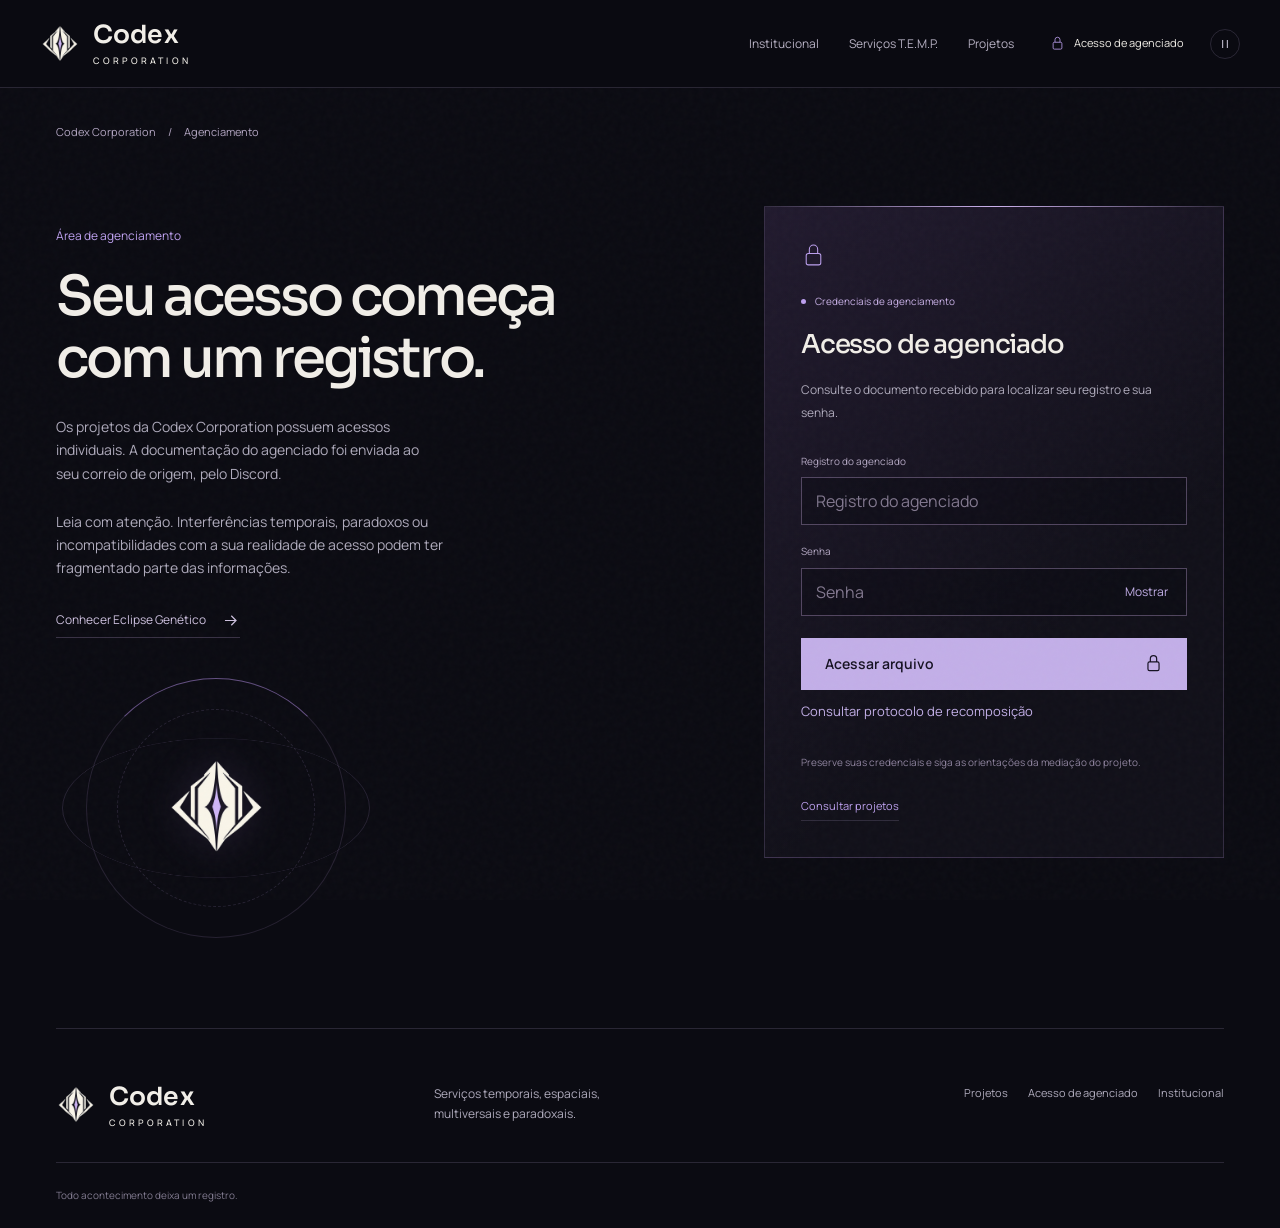
==== commit 620ee1df: "Enable nine agent accounts with private Supabase profiles" ====
--- a/agenciados.html
+++ b/agenciados.html
@@ -1,13 +1,13 @@
 <!doctype html>
 <html lang="pt-BR">
-<head><meta charset="utf-8"><meta name="viewport" content="width=device-width, initial-scale=1, viewport-fit=cover"><meta name="theme-color" content="#0b0b12"><meta name="description" content="Orientações para o agenciamento nos projetos da Codex Corporation."><title>Acesso de agenciado — Codex Corporation</title><link rel="icon" type="image/png" href="assets/codex-icon.png"><link rel="preload" href="assets/sora.woff2" as="font" type="font/woff2" crossorigin><link rel="stylesheet" href="styles-v2.css"><link rel="stylesheet" href="mobile-v2.css?v=2"><script src="app-v2.js?v=4" defer></script></head>
+<head><meta charset="utf-8"><meta name="viewport" content="width=device-width, initial-scale=1, viewport-fit=cover"><meta name="theme-color" content="#0b0b12"><meta name="description" content="Orientações para o agenciamento nos projetos da Codex Corporation."><title>Acesso de agenciado — Codex Corporation</title><link rel="icon" type="image/png" href="assets/codex-icon.png"><link rel="preload" href="assets/sora.woff2" as="font" type="font/woff2" crossorigin><link rel="stylesheet" href="styles-v2.css"><link rel="stylesheet" href="mobile-v2.css?v=2"><script src="app-v2.js?v=4" defer></script><link rel="stylesheet" href="access.css"><script src="assets/supabase-js-2.118.0.js" defer></script><script src="access-config.js" defer></script><script type="module" src="access.mjs"></script></head>
 <body>
   <a class="skip-link" href="#conteudo">Pular para o conteúdo</a>
   <header class="site-header"><div class="header-inner"><a class="brand" href="index.html" aria-label="Codex Corporation, início"><img src="assets/codex-mark-192.webp" alt="" width="48" height="48"><span>Codex<span class="brand-sub">Corporation</span></span></a><nav class="desktop-nav" aria-label="Navegação principal"><a href="index.html#institucional">Institucional</a><a href="index.html#atuacao">Serviços T.E.M.P.</a><a href="projetos.html">Projetos</a></nav><a aria-label="Acesso de agenciado" class="access-link" href="agenciados.html" aria-current="page"><svg viewBox="0 0 24 24" aria-hidden="true"><rect x="5" y="10" width="14" height="11" rx="2"/><path d="M8 10V6a4 4 0 0 1 8 0v4"/></svg><span class="access-full">Acesso de agenciado</span><span class="access-short" aria-hidden="true">Agenciado</span></a><button class="motion-toggle" type="button" aria-label="Pausar animações" aria-pressed="false" title="Pausar animações"><svg viewBox="0 0 20 20" aria-hidden="true"><path class="pause-glyph" d="M7 5v10M13 5v10"/><path class="play-glyph" d="m7 5 8 5-8 5Z"/></svg></button><button class="menu-toggle" type="button" aria-label="Abrir menu" aria-expanded="false" aria-controls="mobile-nav"><span></span><span></span></button></div><nav id="mobile-nav" class="mobile-nav" aria-label="Navegação móvel" hidden><a href="index.html#institucional">Institucional</a><a href="index.html#atuacao">Serviços T.E.M.P.</a><a href="projetos.html">Projetos</a><a href="agenciados.html" aria-current="page">Acesso de agenciado</a><button class="menu-motion" type="button" aria-label="Pausar animações" aria-pressed="false" title="Pausar animações"><svg viewBox="0 0 20 20" aria-hidden="true"><path class="pause-glyph" d="M7 5v10M13 5v10"/><path class="play-glyph" d="m7 5 8 5-8 5Z"/></svg><span class="motion-label">Pausar animações</span></button></nav></header>
   <main id="conteudo" class="agency-main shell">
     <nav class="breadcrumb" aria-label="Caminho da página"><a href="index.html">Codex Corporation</a><span aria-hidden="true">/</span><span aria-current="page">Agenciamento</span></nav><a class="mobile-jump" href="#acesso">Ir para registro e senha ↓</a>
     <div class="agency-layout"><div class="agency-intro"><p class="section-kicker">Área de agenciamento</p><h1>Seu acesso começa<br>com um registro.</h1><p>Os projetos da Codex Corporation possuem acessos individuais. A documentação do agenciado foi enviada ao seu correio de origem, pelo Discord.</p><p>Leia com atenção. Interferências temporais, paradoxos ou incompatibilidades com a sua realidade de acesso podem ter fragmentado parte das informações.</p><a class="text-link" href="eclipse-genetico.html">Conhecer Eclipse Genético<svg viewBox="0 0 24 24" aria-hidden="true"><path d="M5 12h14M13 6l6 6-6 6"/></svg></a><div class="agency-emblem" aria-hidden="true"><div class="agency-orbit"></div><img src="assets/codex-mark-512.webp" alt="" width="1254" height="1254"></div></div>
-      <section id="acesso" class="access-panel" aria-labelledby="access-title"><svg class="access-lock" viewBox="0 0 24 24" aria-hidden="true"><rect x="5" y="10" width="14" height="11" rx="2"/><path d="M8 10V6a4 4 0 0 1 8 0v4"/></svg><p class="access-status"><span aria-hidden="true"></span>Credenciais de agenciamento</p><h2 id="access-title">Acesso de agenciado</h2><p id="access-notice">Consulte o documento recebido para localizar seu registro e sua senha.</p><div class="access-fields" aria-describedby="access-notice"><label for="agent-id">Registro do agenciado</label><input id="agent-id" autocomplete="username" autocapitalize="none" spellcheck="false" type="text" placeholder="Registro do agenciado" disabled><label for="agent-password">Senha</label><input id="agent-password" autocomplete="current-password" type="password" placeholder="Senha" disabled><button class="button access-pending" type="button" disabled>Acessar arquivo<svg viewBox="0 0 24 24" aria-hidden="true"><rect x="5" y="10" width="14" height="11" rx="2"/><path d="M8 10V6a4 4 0 0 1 8 0v4"/></svg></button></div><p class="access-footnote">Preserve suas credenciais e siga as orientações da mediação do projeto.</p><a href="projetos.html" class="back-link">Consultar projetos</a></section></div>
+      <section id="acesso" class="access-panel" aria-labelledby="access-title"><svg class="access-lock" viewBox="0 0 24 24" aria-hidden="true"><rect x="5" y="10" width="14" height="11" rx="2"/><path d="M8 10V6a4 4 0 0 1 8 0v4"/></svg><p class="access-status"><span aria-hidden="true"></span>Credenciais de agenciamento</p><h2 id="access-title">Acesso de agenciado</h2><p id="access-notice">Consulte o documento recebido para localizar seu registro e sua senha.</p><form id="access-form" class="access-fields" aria-describedby="access-notice"><label for="agent-id">Registro do agenciado</label><input id="agent-id" name="username" autocomplete="username" autocapitalize="none" spellcheck="false" type="text" maxlength="300" placeholder="Registro do agenciado" required disabled><label for="agent-password">Senha</label><div class="password-field"><input id="agent-password" name="password" autocomplete="current-password" autocapitalize="none" spellcheck="false" type="password" maxlength="256" placeholder="Senha" required disabled><button id="password-reveal" class="password-reveal" type="button" aria-label="Mostrar senha" aria-pressed="false">Mostrar</button></div><button id="access-submit" class="button access-pending" type="submit" disabled>Acessar arquivo<svg viewBox="0 0 24 24" aria-hidden="true"><rect x="5" y="10" width="14" height="11" rx="2"/><path d="M8 10V6a4 4 0 0 1 8 0v4"/></svg></button></form><p id="access-feedback" role="status" aria-live="polite" hidden></p><div id="agent-record" class="agent-record" hidden><p class="record-greeting">Bem-vindo ao arquivo, <strong id="record-name"></strong>.</p><div class="record-project">Vínculo de agenciamento ativo</div><dl><div><dt>Projeto</dt><dd id="record-project"></dd></div><div><dt>Registro do agenciado</dt><dd id="record-registry"></dd></div><div><dt>Posição no conjunto</dt><dd id="record-position"></dd></div></dl><div class="archive-waiting"><h3>Arquivo de investigação</h3><p>Aguarde a próxima liberação da mediação. Preserve os materiais recuperados e mantenha contato com sua equipe.</p></div><div class="record-actions"><a href="eclipse-genetico.html">Consultar o projeto</a><button id="agent-logout" type="button">Encerrar sessão</button></div></div><a class="access-protocol" href="https://zxcw339-cpu.github.io/cc-transmissao/protocolo/">Consultar protocolo de recomposição</a><noscript><p>Ative o JavaScript do navegador para conferir seu registro.</p></noscript><p class="access-footnote">Preserve suas credenciais e siga as orientações da mediação do projeto.</p><a href="projetos.html" class="back-link">Consultar projetos</a></section></div>
   </main>
   <footer class="site-footer shell"><a class="brand" href="index.html"><img src="assets/codex-mark-192.webp" alt="" width="44" height="44"><span>Codex<span class="brand-sub">Corporation</span></span></a><p>Serviços temporais, espaciais,<br>multiversais e paradoxais.</p><nav aria-label="Navegação do rodapé"><a href="projetos.html">Projetos</a><a href="agenciados.html">Acesso de agenciado</a><a href="index.html#institucional">Institucional</a></nav><span class="footer-signature">Todo acontecimento deixa um registro.</span></footer>
 </body>
--- a/access.css
+++ b/access.css
@@ -0,0 +1,23 @@
+.access-fields[hidden],.agent-record[hidden],#access-feedback[hidden]{display:none}
+.access-fields input{font-size:16px;color:#f1f0eb;border-color:#b49aca66}
+.access-fields input:focus{outline:2px solid #c3afe8;outline-offset:2px}
+.access-fields input[aria-invalid=true]{border-color:#efaea8}
+.password-field{position:relative}.password-field input{padding-right:88px}
+.password-reveal{position:absolute;right:1px;top:1px;min-width:80px;min-height:46px;padding:8px;border:0;background:transparent;color:#c3afe8;font-size:12px;cursor:pointer}
+.access-fields .access-pending{background:#c3afe8;color:#161222;font-size:14px;min-height:52px;cursor:pointer;transition:background .15s}
+.access-fields .access-pending:hover:not(:disabled){background:#d2c0f0}
+.access-fields .access-pending:disabled{opacity:.55;cursor:wait}
+.access-pending svg{stroke:currentColor}
+#access-feedback{font-size:14px;line-height:1.65;margin:18px 0 0;padding:13px 15px;border-left:2px solid #c3afe8;background:#181422;color:#d6cce3;overflow-wrap:anywhere}
+#access-feedback.error{border-color:#efaea8;color:#f2bfbb}
+.access-protocol{display:inline-flex;color:#c3afe8;font-size:13px;line-height:1.5;padding-block:12px;min-height:44px;text-underline-offset:4px}
+.record-greeting{font-size:17px;line-height:1.6;color:#d5e6de;margin:20px 0}
+.agent-record dl{margin:24px 0}.agent-record dl>div{padding:14px 0;border-bottom:1px solid #a98fca30}
+.agent-record dt{color:#b5a9c4;font-size:11px;margin-bottom:7px}.agent-record dd{margin:0;color:#f1f0eb;font-size:14px;line-height:1.7;overflow-wrap:anywhere}
+.record-project{display:flex;gap:10px;align-items:center;color:#a8d8c8;font-size:12px}.record-project::before{content:'';width:6px;height:6px;background:#a8d8c8;border-radius:50%}
+.archive-waiting{padding:18px 0}.archive-waiting h3{font-size:15px;font-weight:500;margin:0 0 12px;color:#e8deef}.archive-waiting p{font-size:13px;line-height:1.8;color:#aaa0b9;margin:0}
+.record-actions{display:flex;flex-wrap:wrap;align-items:center;gap:12px;margin-top:20px}.record-actions a,.record-actions button{min-height:44px;padding:12px 0;font-family:inherit;font-size:12px;line-height:1.5;color:#c3afe8}
+.record-actions button{border:0;background:none;margin-left:auto;text-decoration:underline;text-underline-offset:4px;cursor:pointer}
+.record-actions button:disabled{opacity:.5}
+.access-fields button:focus-visible,.agent-record button:focus-visible,.password-reveal:focus-visible,.access-protocol:focus-visible{outline:2px solid #a8d8c8;outline-offset:4px}
+@media(max-width:600px){.agent-record dd{font-size:15px}.record-greeting{font-size:18px}.access-panel{scroll-margin-top:20px}}
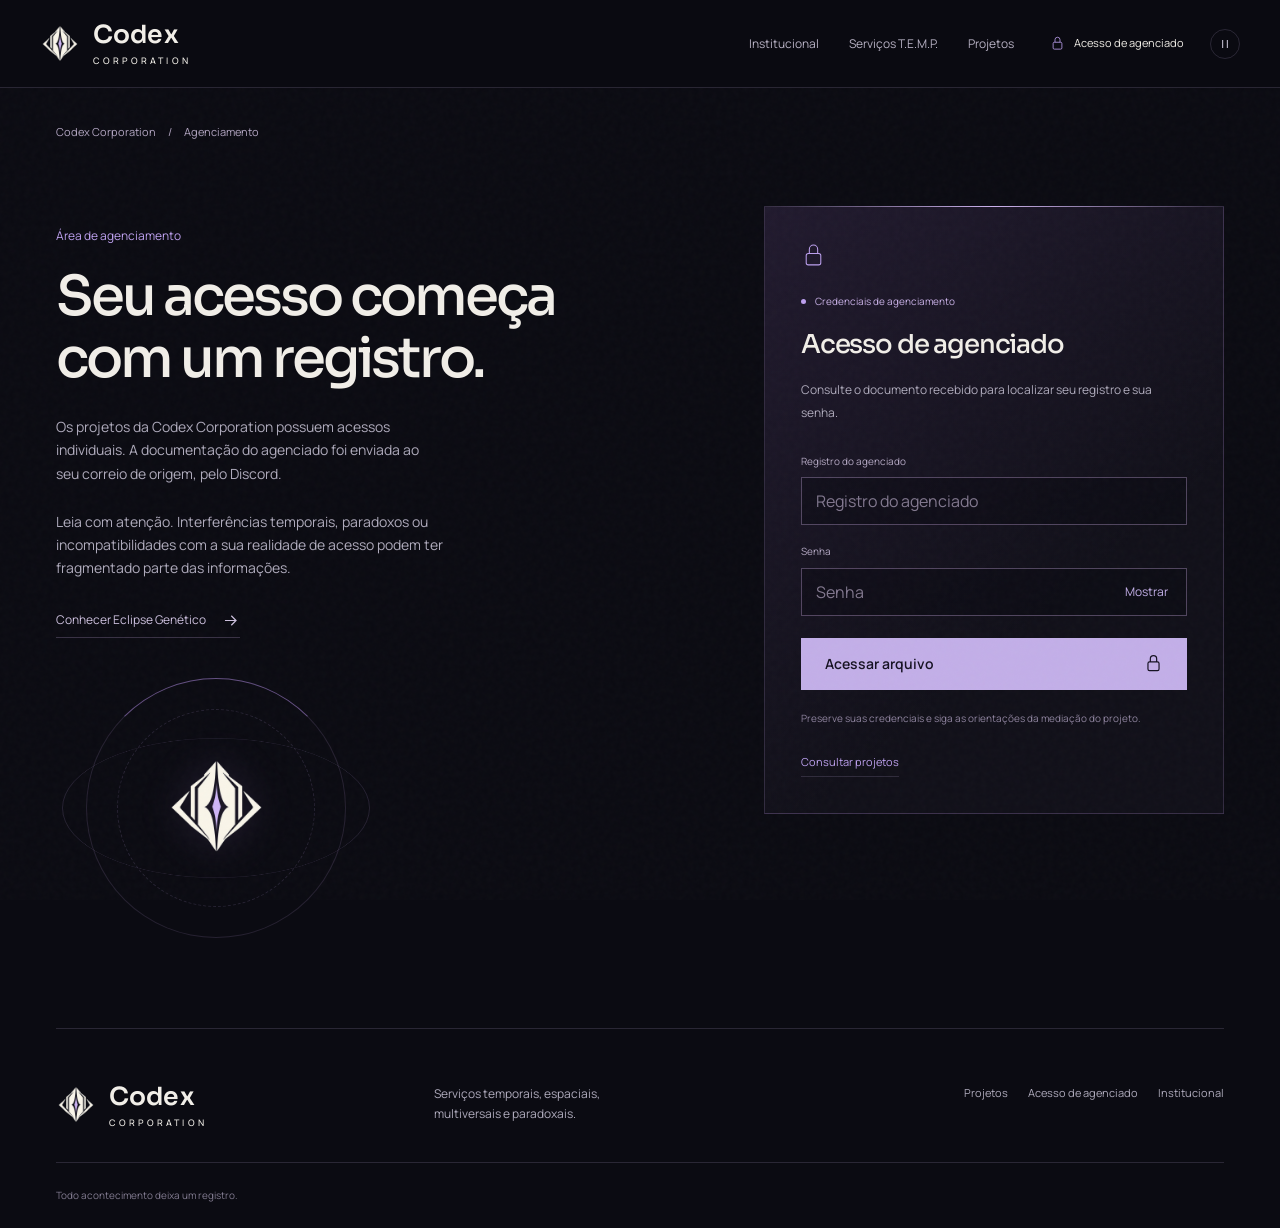
==== commit 2c796bb5: "Enable nine agent accounts with private Supabase profiles" ====
--- a/agenciados.html
+++ b/agenciados.html
@@ -7,7 +7,7 @@
   <main id="conteudo" class="agency-main shell">
     <nav class="breadcrumb" aria-label="Caminho da página"><a href="index.html">Codex Corporation</a><span aria-hidden="true">/</span><span aria-current="page">Agenciamento</span></nav><a class="mobile-jump" href="#acesso">Ir para registro e senha ↓</a>
     <div class="agency-layout"><div class="agency-intro"><p class="section-kicker">Área de agenciamento</p><h1>Seu acesso começa<br>com um registro.</h1><p>Os projetos da Codex Corporation possuem acessos individuais. A documentação do agenciado foi enviada ao seu correio de origem, pelo Discord.</p><p>Leia com atenção. Interferências temporais, paradoxos ou incompatibilidades com a sua realidade de acesso podem ter fragmentado parte das informações.</p><a class="text-link" href="eclipse-genetico.html">Conhecer Eclipse Genético<svg viewBox="0 0 24 24" aria-hidden="true"><path d="M5 12h14M13 6l6 6-6 6"/></svg></a><div class="agency-emblem" aria-hidden="true"><div class="agency-orbit"></div><img src="assets/codex-mark-512.webp" alt="" width="1254" height="1254"></div></div>
-      <section id="acesso" class="access-panel" aria-labelledby="access-title"><svg class="access-lock" viewBox="0 0 24 24" aria-hidden="true"><rect x="5" y="10" width="14" height="11" rx="2"/><path d="M8 10V6a4 4 0 0 1 8 0v4"/></svg><p class="access-status"><span aria-hidden="true"></span>Credenciais de agenciamento</p><h2 id="access-title">Acesso de agenciado</h2><p id="access-notice">Consulte o documento recebido para localizar seu registro e sua senha.</p><form id="access-form" class="access-fields" aria-describedby="access-notice"><label for="agent-id">Registro do agenciado</label><input id="agent-id" name="username" autocomplete="username" autocapitalize="none" spellcheck="false" type="text" maxlength="300" placeholder="Registro do agenciado" required disabled><label for="agent-password">Senha</label><div class="password-field"><input id="agent-password" name="password" autocomplete="current-password" autocapitalize="none" spellcheck="false" type="password" maxlength="256" placeholder="Senha" required disabled><button id="password-reveal" class="password-reveal" type="button" aria-label="Mostrar senha" aria-pressed="false">Mostrar</button></div><button id="access-submit" class="button access-pending" type="submit" disabled>Acessar arquivo<svg viewBox="0 0 24 24" aria-hidden="true"><rect x="5" y="10" width="14" height="11" rx="2"/><path d="M8 10V6a4 4 0 0 1 8 0v4"/></svg></button></form><p id="access-feedback" role="status" aria-live="polite" hidden></p><div id="agent-record" class="agent-record" hidden><p class="record-greeting">Bem-vindo ao arquivo, <strong id="record-name"></strong>.</p><div class="record-project">Vínculo de agenciamento ativo</div><dl><div><dt>Projeto</dt><dd id="record-project"></dd></div><div><dt>Registro do agenciado</dt><dd id="record-registry"></dd></div><div><dt>Posição no conjunto</dt><dd id="record-position"></dd></div></dl><div class="archive-waiting"><h3>Arquivo de investigação</h3><p>Aguarde a próxima liberação da mediação. Preserve os materiais recuperados e mantenha contato com sua equipe.</p></div><div class="record-actions"><a href="eclipse-genetico.html">Consultar o projeto</a><button id="agent-logout" type="button">Encerrar sessão</button></div></div><a class="access-protocol" href="https://zxcw339-cpu.github.io/cc-transmissao/protocolo/">Consultar protocolo de recomposição</a><noscript><p>Ative o JavaScript do navegador para conferir seu registro.</p></noscript><p class="access-footnote">Preserve suas credenciais e siga as orientações da mediação do projeto.</p><a href="projetos.html" class="back-link">Consultar projetos</a></section></div>
+      <section id="acesso" class="access-panel" aria-labelledby="access-title"><svg class="access-lock" viewBox="0 0 24 24" aria-hidden="true"><rect x="5" y="10" width="14" height="11" rx="2"/><path d="M8 10V6a4 4 0 0 1 8 0v4"/></svg><p class="access-status"><span aria-hidden="true"></span>Credenciais de agenciamento</p><h2 id="access-title">Acesso de agenciado</h2><p id="access-notice">Consulte o documento recebido para localizar seu registro e sua senha.</p><form id="access-form" class="access-fields" aria-describedby="access-notice"><label for="agent-id">Registro do agenciado</label><input id="agent-id" name="username" autocomplete="username" autocapitalize="none" spellcheck="false" type="text" maxlength="300" placeholder="Registro do agenciado" required disabled><label for="agent-password">Senha</label><div class="password-field"><input id="agent-password" name="password" autocomplete="current-password" autocapitalize="none" spellcheck="false" type="password" maxlength="256" placeholder="Senha" required disabled><button id="password-reveal" class="password-reveal" type="button" aria-label="Mostrar senha" aria-pressed="false">Mostrar</button></div><button id="access-submit" class="button access-pending" type="submit" disabled>Acessar arquivo<svg viewBox="0 0 24 24" aria-hidden="true"><rect x="5" y="10" width="14" height="11" rx="2"/><path d="M8 10V6a4 4 0 0 1 8 0v4"/></svg></button></form><p id="access-feedback" role="status" aria-live="polite" hidden></p><div id="agent-record" class="agent-record" hidden><p class="record-greeting">Bem-vindo ao arquivo, <strong id="record-name"></strong>.</p><div class="record-project">Vínculo de agenciamento ativo</div><dl><div><dt>Projeto</dt><dd id="record-project"></dd></div><div><dt>Registro do agenciado</dt><dd id="record-registry"></dd></div><div><dt>Posição no conjunto</dt><dd id="record-position"></dd></div></dl><div class="archive-waiting"><h3>Arquivo de investigação</h3><p>Aguarde a próxima liberação da mediação. Preserve os materiais recuperados e mantenha contato com sua equipe.</p></div><div class="record-actions"><a href="eclipse-genetico.html">Consultar o projeto</a><button id="agent-logout" type="button">Encerrar sessão</button></div></div><noscript><p>Ative o JavaScript do navegador para conferir seu registro.</p></noscript><p class="access-footnote">Preserve suas credenciais e siga as orientações da mediação do projeto.</p><a href="projetos.html" class="back-link">Consultar projetos</a></section></div>
   </main>
   <footer class="site-footer shell"><a class="brand" href="index.html"><img src="assets/codex-mark-192.webp" alt="" width="44" height="44"><span>Codex<span class="brand-sub">Corporation</span></span></a><p>Serviços temporais, espaciais,<br>multiversais e paradoxais.</p><nav aria-label="Navegação do rodapé"><a href="projetos.html">Projetos</a><a href="agenciados.html">Acesso de agenciado</a><a href="index.html#institucional">Institucional</a></nav><span class="footer-signature">Todo acontecimento deixa um registro.</span></footer>
 </body>
